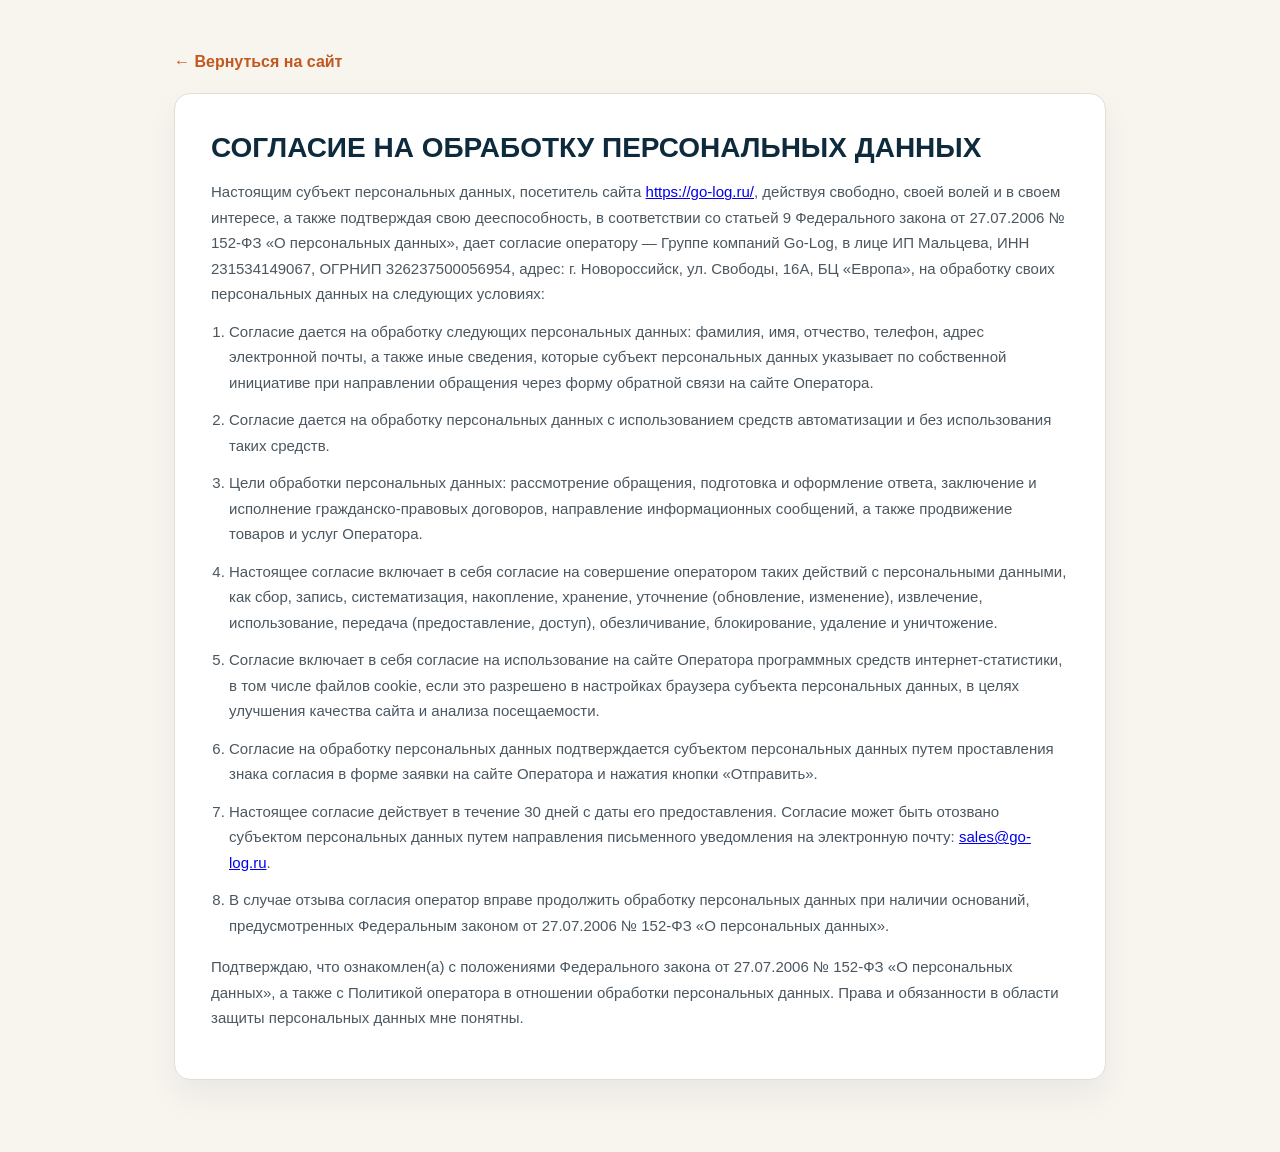
==== personal-data/index.html @ 7f68f82c "personal data" ====
<!DOCTYPE html>
<html lang="ru">
<head>
  <meta charset="UTF-8">
  <meta name="viewport" content="width=device-width, initial-scale=1.0">
  <title>Согласие на обработку персональных данных — Go-Log</title>
  <meta name="robots" content="noindex">
  <style>
    :root {
      color-scheme: light;
      --navy:#0E2A3D;
      --rust:#C2581F;
      --line:#E2DED3;
      --text:#1A2226;
      --muted:#4B5760;
      --bg:#F8F5EF;
      --white:#FFFFFF;
    }
    * { box-sizing: border-box; }
    body {
      margin: 0;
      font-family: Arial, Helvetica, sans-serif;
      background: var(--bg);
      color: var(--text);
      line-height: 1.7;
    }
    .page {
      max-width: 980px;
      margin: 0 auto;
      padding: 48px 24px 72px;
    }
    .card {
      background: var(--white);
      border: 1px solid var(--line);
      border-radius: 16px;
      padding: 36px;
      box-shadow: 0 16px 32px rgba(14,42,61,0.06);
    }
    h1 {
      margin: 0 0 14px;
      color: var(--navy);
      font-size: 28px;
      line-height: 1.25;
    }
    p, li {
      color: var(--muted);
      font-size: 15px;
      margin: 0 0 12px;
    }
    .meta {
      margin-bottom: 24px;
      font-size: 15px;
      color: var(--navy);
      font-weight: 600;
    }
    .back-link {
      display: inline-block;
      margin-bottom: 18px;
      color: var(--rust);
      font-weight: 700;
      text-decoration: none;
    }
    .back-link:hover { text-decoration: underline; }
    .list {
      padding-left: 18px;
      margin: 8px 0 16px;
    }
  </style>
</head>
<body>
  <div class="page">
    <a class="back-link" href="/">← Вернуться на сайт</a>
    <div class="card">
      <h1>СОГЛАСИЕ НА ОБРАБОТКУ ПЕРСОНАЛЬНЫХ ДАННЫХ</h1>
      <p>Настоящим субъект персональных данных, посетитель сайта <a href="https://go-log.ru/">https://go-log.ru/</a>, действуя свободно, своей волей и в своем интересе, а также подтверждая свою дееспособность, в соответствии со статьей 9 Федерального закона от 27.07.2006 № 152-ФЗ «О персональных данных», дает согласие оператору — Группе компаний Go-Log, в лице ИП Мальцева, ИНН 231534149067, ОГРНИП 326237500056954, адрес: г. Новороссийск, ул. Свободы, 16А, БЦ «Европа», на обработку своих персональных данных на следующих условиях:</p>
      <ol class="list">
        <li>Согласие дается на обработку следующих персональных данных: фамилия, имя, отчество, телефон, адрес электронной почты, а также иные сведения, которые субъект персональных данных указывает по собственной инициативе при направлении обращения через форму обратной связи на сайте Оператора.</li>
        <li>Согласие дается на обработку персональных данных с использованием средств автоматизации и без использования таких средств.</li>
        <li>Цели обработки персональных данных: рассмотрение обращения, подготовка и оформление ответа, заключение и исполнение гражданско-правовых договоров, направление информационных сообщений, а также продвижение товаров и услуг Оператора.</li>
        <li>Настоящее согласие включает в себя согласие на совершение оператором таких действий с персональными данными, как сбор, запись, систематизация, накопление, хранение, уточнение (обновление, изменение), извлечение, использование, передача (предоставление, доступ), обезличивание, блокирование, удаление и уничтожение.</li>
        <li>Согласие включает в себя согласие на использование на сайте Оператора программных средств интернет-статистики, в том числе файлов cookie, если это разрешено в настройках браузера субъекта персональных данных, в целях улучшения качества сайта и анализа посещаемости.</li>
        <li>Согласие на обработку персональных данных подтверждается субъектом персональных данных путем проставления знака согласия в форме заявки на сайте Оператора и нажатия кнопки «Отправить».</li>
        <li>Настоящее согласие действует в течение 30 дней с даты его предоставления. Согласие может быть отозвано субъектом персональных данных путем направления письменного уведомления на электронную почту: <a href="mailto:sales@go-log.ru">sales@go-log.ru</a>.</li>
        <li>В случае отзыва согласия оператор вправе продолжить обработку персональных данных при наличии оснований, предусмотренных Федеральным законом от 27.07.2006 № 152-ФЗ «О персональных данных».</li>
      </ol>
      <p>Подтверждаю, что ознакомлен(а) с положениями Федерального закона от 27.07.2006 № 152-ФЗ «О персональных данных», а также с Политикой оператора в отношении обработки персональных данных. Права и обязанности в области защиты персональных данных мне понятны.</p>
    </div>
  </div>
</body>
</html>
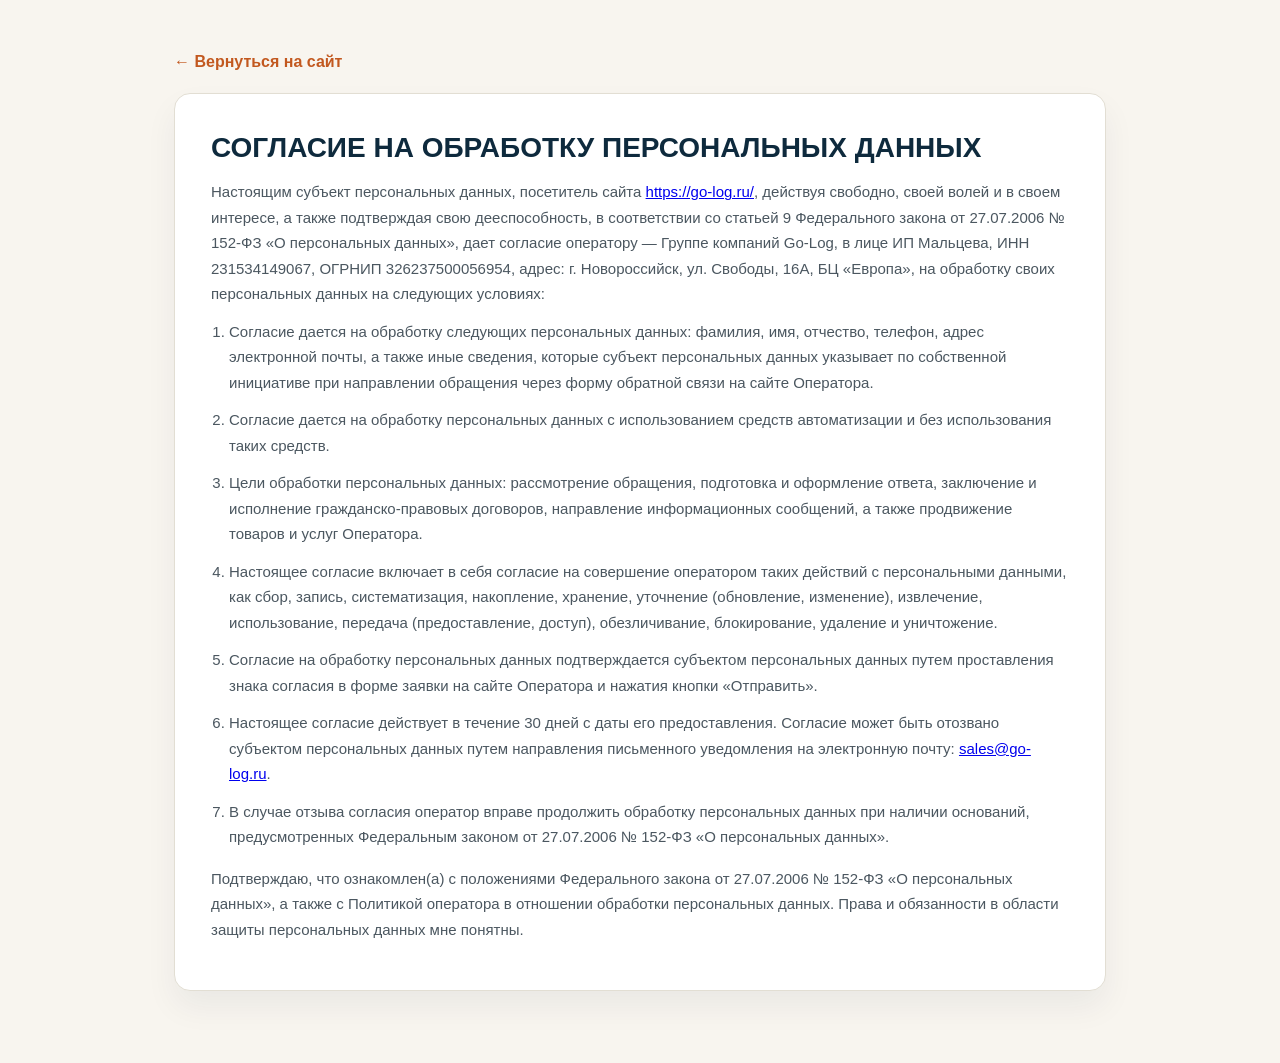
==== commit 5918d8f8: "новая форма как надо" ====
--- a/personal-data/index.html
+++ b/personal-data/index.html
@@ -69,7 +69,7 @@
 </head>
 <body>
   <div class="page">
-    <a class="back-link" href="/">← Вернуться на сайт</a>
+    <a class="back-link" href="../">← Вернуться на сайт</a>
     <div class="card">
       <h1>СОГЛАСИЕ НА ОБРАБОТКУ ПЕРСОНАЛЬНЫХ ДАННЫХ</h1>
       <p>Настоящим субъект персональных данных, посетитель сайта <a href="https://go-log.ru/">https://go-log.ru/</a>, действуя свободно, своей волей и в своем интересе, а также подтверждая свою дееспособность, в соответствии со статьей 9 Федерального закона от 27.07.2006 № 152-ФЗ «О персональных данных», дает согласие оператору — Группе компаний Go-Log, в лице ИП Мальцева, ИНН 231534149067, ОГРНИП 326237500056954, адрес: г. Новороссийск, ул. Свободы, 16А, БЦ «Европа», на обработку своих персональных данных на следующих условиях:</p>
@@ -78,7 +78,7 @@
         <li>Согласие дается на обработку персональных данных с использованием средств автоматизации и без использования таких средств.</li>
         <li>Цели обработки персональных данных: рассмотрение обращения, подготовка и оформление ответа, заключение и исполнение гражданско-правовых договоров, направление информационных сообщений, а также продвижение товаров и услуг Оператора.</li>
         <li>Настоящее согласие включает в себя согласие на совершение оператором таких действий с персональными данными, как сбор, запись, систематизация, накопление, хранение, уточнение (обновление, изменение), извлечение, использование, передача (предоставление, доступ), обезличивание, блокирование, удаление и уничтожение.</li>
-        <li>Согласие включает в себя согласие на использование на сайте Оператора программных средств интернет-статистики, в том числе файлов cookie, если это разрешено в настройках браузера субъекта персональных данных, в целях улучшения качества сайта и анализа посещаемости.</li>
+
         <li>Согласие на обработку персональных данных подтверждается субъектом персональных данных путем проставления знака согласия в форме заявки на сайте Оператора и нажатия кнопки «Отправить».</li>
         <li>Настоящее согласие действует в течение 30 дней с даты его предоставления. Согласие может быть отозвано субъектом персональных данных путем направления письменного уведомления на электронную почту: <a href="mailto:sales@go-log.ru">sales@go-log.ru</a>.</li>
         <li>В случае отзыва согласия оператор вправе продолжить обработку персональных данных при наличии оснований, предусмотренных Федеральным законом от 27.07.2006 № 152-ФЗ «О персональных данных».</li>
